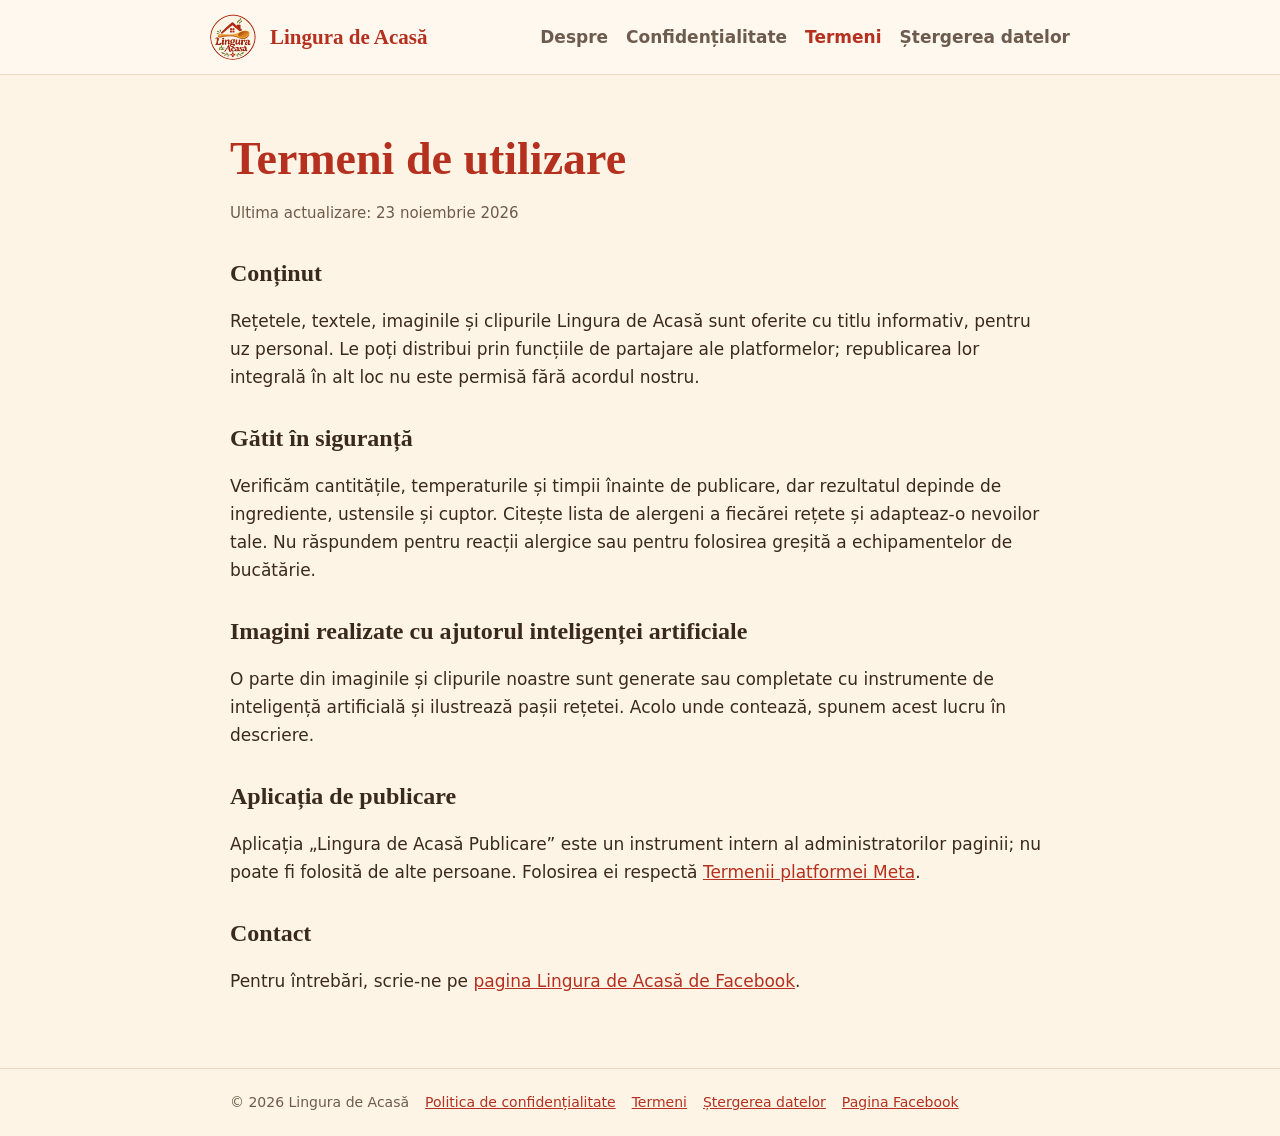
==== termeni.html @ 5b49ca90 "Add files via upload" ====
<!doctype html><html lang="ro"><head><meta charset="utf-8"><meta name="viewport" content="width=device-width,initial-scale=1">
<title>Termeni de utilizare — Lingura de Acasă</title><meta name="description" content="Lingura de Acasă — rețete de casă explicate pas cu pas."><link rel="icon" href="favicon.png"><link rel="stylesheet" href="style.css"></head>
<body><header><div class="wrap top"><img src="logo.png" alt="Lingura de Acasă"><a class="brand" href="index.html">Lingura de Acasă</a><nav><a href="index.html">Despre</a><a href="confidentialitate.html">Confidențialitate</a><a href="termeni.html" class="on">Termeni</a><a href="stergere-date.html">Ștergerea datelor</a></nav></div></header>
<main class="wrap"><section class="doc"><h1>Termeni de utilizare</h1><p class="upd">Ultima actualizare: 23 noiembrie 2026</p>
<h2>Conținut</h2><p>Rețetele, textele, imaginile și clipurile Lingura de Acasă sunt oferite cu titlu informativ, pentru uz personal. Le poți distribui prin funcțiile de partajare ale platformelor; republicarea lor integrală în alt loc nu este permisă fără acordul nostru.</p>
<h2>Gătit în siguranță</h2><p>Verificăm cantitățile, temperaturile și timpii înainte de publicare, dar rezultatul depinde de ingrediente, ustensile și cuptor. Citește lista de alergeni a fiecărei rețete și adapteaz-o nevoilor tale. Nu răspundem pentru reacții alergice sau pentru folosirea greșită a echipamentelor de bucătărie.</p>
<h2>Imagini realizate cu ajutorul inteligenței artificiale</h2><p>O parte din imaginile și clipurile noastre sunt generate sau completate cu instrumente de inteligență artificială și ilustrează pașii rețetei. Acolo unde contează, spunem acest lucru în descriere.</p>
<h2>Aplicația de publicare</h2><p>Aplicația „Lingura de Acasă Publicare” este un instrument intern al administratorilor paginii; nu poate fi folosită de alte persoane. Folosirea ei respectă <a href="https://developers.facebook.com/terms/">Termenii platformei Meta</a>.</p>
<h2>Contact</h2><p>Pentru întrebări, scrie-ne pe <a href="https://www.facebook.com/profile.php?id=61596865290041">pagina Lingura de Acasă de Facebook</a>.</p></section></main>
<footer><div class="wrap"><span>© 2026 Lingura de Acasă</span><a href="confidentialitate.html">Politica de confidențialitate</a><a href="termeni.html">Termeni</a><a href="stergere-date.html">Ștergerea datelor</a><a href="https://www.facebook.com/profile.php?id=61596865290041">Pagina Facebook</a></div></footer></body></html>
---- style.css ----
*{box-sizing:border-box}:root{--tera:#B5301F;--mas:#7A8A3E;--crem:#FDF4E5;--ink:#3A2A1E;--mut:#6d5c4e;--card:#fffaf2}
body{margin:0;background:var(--crem);color:var(--ink);font:17px/1.65 "Segoe UI",system-ui,-apple-system,Roboto,Arial,sans-serif}
a{color:var(--tera)}header{border-bottom:1px solid #ead9c2;background:#fff8ee}
.wrap{max-width:860px;margin:0 auto;padding:0 20px}
.top{display:flex;align-items:center;gap:14px;padding:14px 0;flex-wrap:wrap}
.top img{width:46px;height:46px;border-radius:50%}.brand{font:700 21px Georgia,serif;color:var(--tera);text-decoration:none}
nav{margin-left:auto;display:flex;gap:18px;flex-wrap:wrap}nav a{color:var(--mut);text-decoration:none;font-weight:600}nav a:hover,nav a.on{color:var(--tera)}
.hero{padding:60px 0 36px}.tag{display:inline-block;background:var(--mas);color:#fff;font-weight:700;padding:4px 12px;border-radius:6px;font-size:14px;letter-spacing:.5px}
h1{font:700 clamp(30px,6vw,46px)/1.15 Georgia,serif;margin:18px 0 14px;color:var(--tera)}h2{margin-top:34px;font:700 24px Georgia,serif}
.lead{color:var(--mut);font-size:19px;max-width:640px}
.grid{display:grid;grid-template-columns:repeat(auto-fit,minmax(220px,1fr));gap:16px;margin:32px 0 52px}
.card{background:var(--card);border:1px solid #ead9c2;border-radius:12px;padding:20px}.card b{display:block;margin-bottom:6px;color:var(--tera)}
.doc{padding:40px 0 56px}.upd{color:var(--mut);font-size:15px}
footer{border-top:1px solid #ead9c2;color:var(--mut);font-size:14px;padding:22px 0}footer .wrap{display:flex;gap:16px;flex-wrap:wrap}
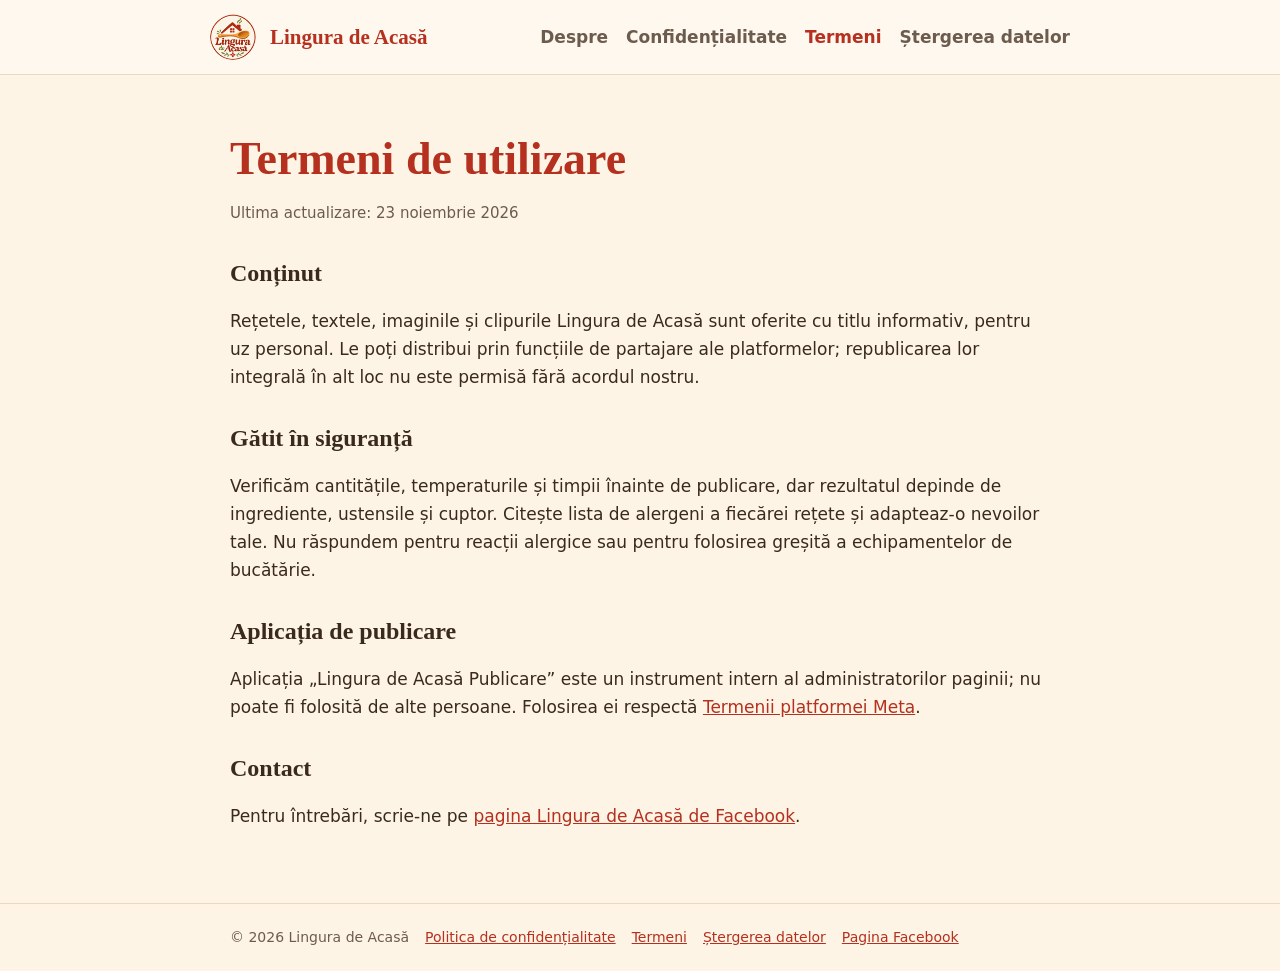
==== commit a83b8827: "Add files via upload" ====
--- a/termeni.html
+++ b/termeni.html
@@ -4,7 +4,6 @@
 <main class="wrap"><section class="doc"><h1>Termeni de utilizare</h1><p class="upd">Ultima actualizare: 23 noiembrie 2026</p>
 <h2>Conținut</h2><p>Rețetele, textele, imaginile și clipurile Lingura de Acasă sunt oferite cu titlu informativ, pentru uz personal. Le poți distribui prin funcțiile de partajare ale platformelor; republicarea lor integrală în alt loc nu este permisă fără acordul nostru.</p>
 <h2>Gătit în siguranță</h2><p>Verificăm cantitățile, temperaturile și timpii înainte de publicare, dar rezultatul depinde de ingrediente, ustensile și cuptor. Citește lista de alergeni a fiecărei rețete și adapteaz-o nevoilor tale. Nu răspundem pentru reacții alergice sau pentru folosirea greșită a echipamentelor de bucătărie.</p>
-<h2>Imagini realizate cu ajutorul inteligenței artificiale</h2><p>O parte din imaginile și clipurile noastre sunt generate sau completate cu instrumente de inteligență artificială și ilustrează pașii rețetei. Acolo unde contează, spunem acest lucru în descriere.</p>
 <h2>Aplicația de publicare</h2><p>Aplicația „Lingura de Acasă Publicare” este un instrument intern al administratorilor paginii; nu poate fi folosită de alte persoane. Folosirea ei respectă <a href="https://developers.facebook.com/terms/">Termenii platformei Meta</a>.</p>
 <h2>Contact</h2><p>Pentru întrebări, scrie-ne pe <a href="https://www.facebook.com/profile.php?id=61596865290041">pagina Lingura de Acasă de Facebook</a>.</p></section></main>
 <footer><div class="wrap"><span>© 2026 Lingura de Acasă</span><a href="confidentialitate.html">Politica de confidențialitate</a><a href="termeni.html">Termeni</a><a href="stergere-date.html">Ștergerea datelor</a><a href="https://www.facebook.com/profile.php?id=61596865290041">Pagina Facebook</a></div></footer></body></html>
